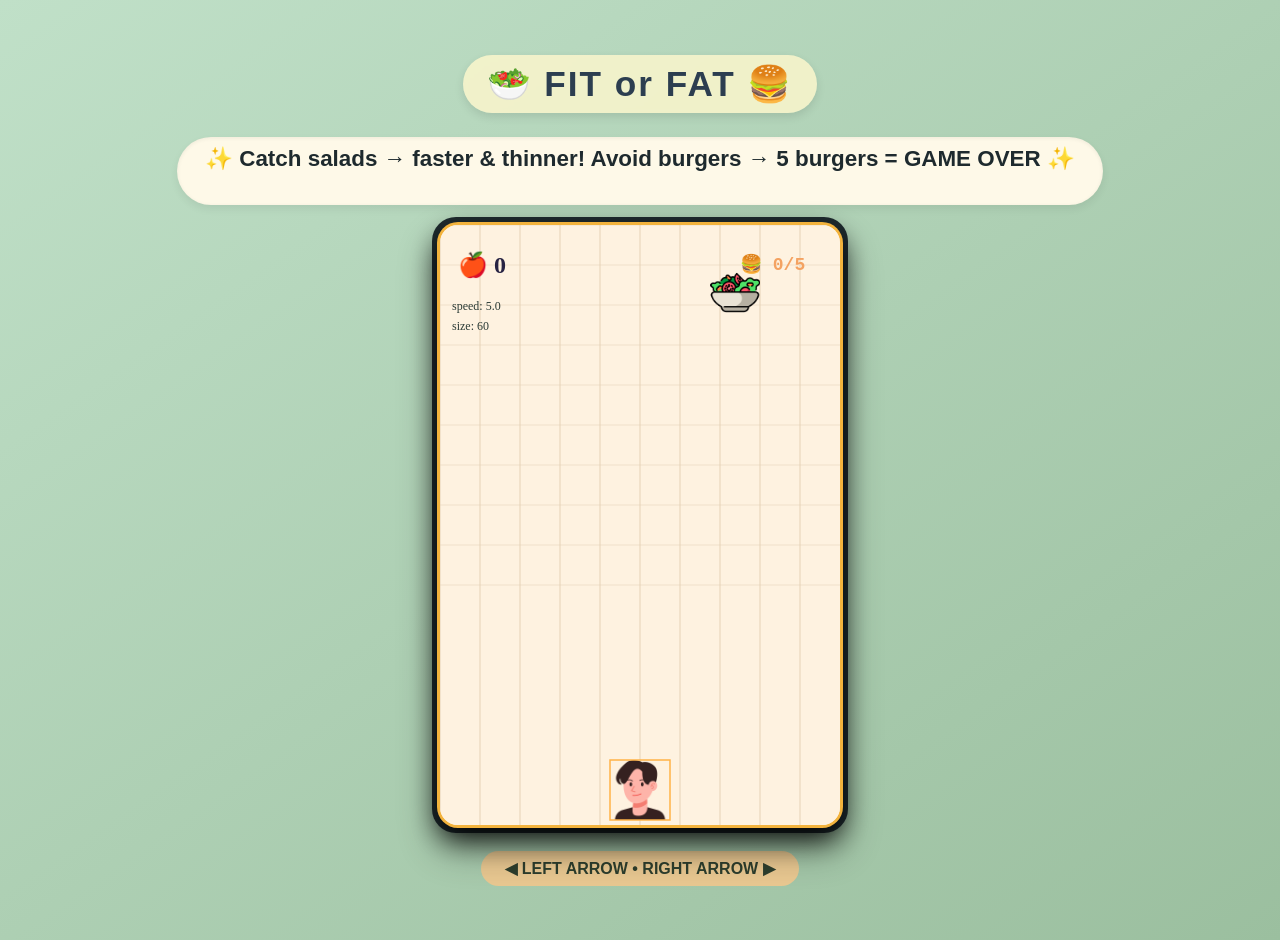
==== index.html @ b3dcebbf "update" ====
<!doctype html>
<html lang="en">
  <head>
    <meta charset="UTF-8" />
    <meta
      name="viewport"
      content="width=device-width, initial-scale=1.0, user-scalable=no"
    />
    <title>Fit or Fat - Catch Healthy Food!</title>
    <link rel="stylesheet" href="style.css" />
  </head>
  <body>
    <h1>🥗 FIT or FAT 🍔</h1>
    <div id="status">
      ✨ Catch salads → faster & thinner! Avoid burgers → 5 burgers = GAME OVER
      ✨
    </div>

    <div
      class="game-container"
      style="position: relative; display: inline-block"
    >
      <canvas id="gameCanvas" width="400" height="600"></canvas>
      <div
        id="gameOverLayer"
        style="
          position: absolute;
          top: 0;
          left: 0;
          width: 100%;
          height: 100%;
          pointer-events: none;
          border-radius: 18px;
        "
      ></div>
    </div>

    <div class="controls-hint">◀ LEFT ARROW • RIGHT ARROW ▶</div>

    <script src="script.js"></script>
  </body>
</html>
---- style.css ----
* {
  user-select: none;
  -webkit-tap-highlight-color: transparent;
}

body {
  text-align: center;
  font-family: "Segoe UI", Tahoma, Geneva, Verdana, sans-serif;
  background: linear-gradient(145deg, #c0e0c8 0%, #9bbf9f 100%);
  margin: 0;
  padding: 20px;
  min-height: 100vh;
  display: flex;
  justify-content: center;
  align-items: center;
  flex-direction: column;
}

.game-container {
  position: relative;
  display: inline-block;
  box-shadow: 0 20px 35px rgba(0, 0, 0, 0.3);
  border-radius: 24px;
  background: #1e2a2e;
  padding: 8px;
}

h1 {
  color: #2c3e50;
  background: rgba(255, 248, 205, 0.8);
  display: inline-block;
  padding: 8px 24px;
  border-radius: 60px;
  font-size: 2.2rem;
  margin: 0 0 12px 0;
  letter-spacing: 2px;
  backdrop-filter: blur(2px);
  box-shadow: 0 4px 10px rgba(0, 0, 0, 0.1);
}

#status {
  font-weight: bold;
  font-size: 1.4rem;
  min-height: 52px;
  color: #1e2a2e;
  background: #fef9e8;
  display: inline-block;
  padding: 8px 28px;
  border-radius: 40px;
  margin: 12px auto;
  box-shadow:
    inset 0 1px 4px #0001,
    0 4px 8px #0001;
  backdrop-filter: blur(4px);
  font-weight: 600;
}

canvas {
  display: block;
  margin: 0 auto;
  border-radius: 18px;
  background: #fef7e6;
  cursor: pointer;
  box-shadow:
    0 0 0 3px #f3b33d,
    0 12px 28px black;
}

/* Game Over Overlay - inside canvas frame but absolute over canvas */
.game-overlay {
  position: absolute;
  top: 0;
  left: 0;
  width: 100%;
  height: 100%;
  background: rgba(0, 0, 0, 0.75);
  backdrop-filter: blur(4px);
  border-radius: 18px;
  display: flex;
  flex-direction: column;
  justify-content: center;
  align-items: center;
  gap: 20px;
  z-index: 20;
  transition: all 0.2s ease;
  pointer-events: auto;
}

.game-over-banner {
  background: #d62828;
  color: #ffdd99;
  font-size: 3rem;
  font-weight: 900;
  padding: 12px 32px;
  border-radius: 60px;
  letter-spacing: 4px;
  text-shadow: 4px 4px 0 #6b1e1e;
  box-shadow: 0 8px 0 #6b1e1e;
  transform: rotate(-2deg);
  font-family: "Segoe UI", Impact, sans-serif;
}

.play-again-btn {
  background: #f4a261;
  border: none;
  font-size: 1.8rem;
  font-weight: bold;
  padding: 12px 28px;
  border-radius: 60px;
  color: #2c3e2f;
  cursor: pointer;
  transition: 0.1s linear;
  font-family: inherit;
  box-shadow: 0 6px 0 #bc6c25;
  letter-spacing: 1px;
}

.play-again-btn:active {
  transform: translateY(3px);
  box-shadow: 0 3px 0 #bc6c25;
}

.stats {
  background: #2d3e40cc;
  backdrop-filter: blur(4px);
  color: white;
  padding: 5px 12px;
  border-radius: 30px;
  font-size: 1.1rem;
  font-weight: bold;
}

.controls-hint {
  margin-top: 18px;
  background: #e9c891;
  border-radius: 40px;
  padding: 8px 24px;
  font-weight: bold;
  color: #2d3e2d;
  display: inline-block;
}
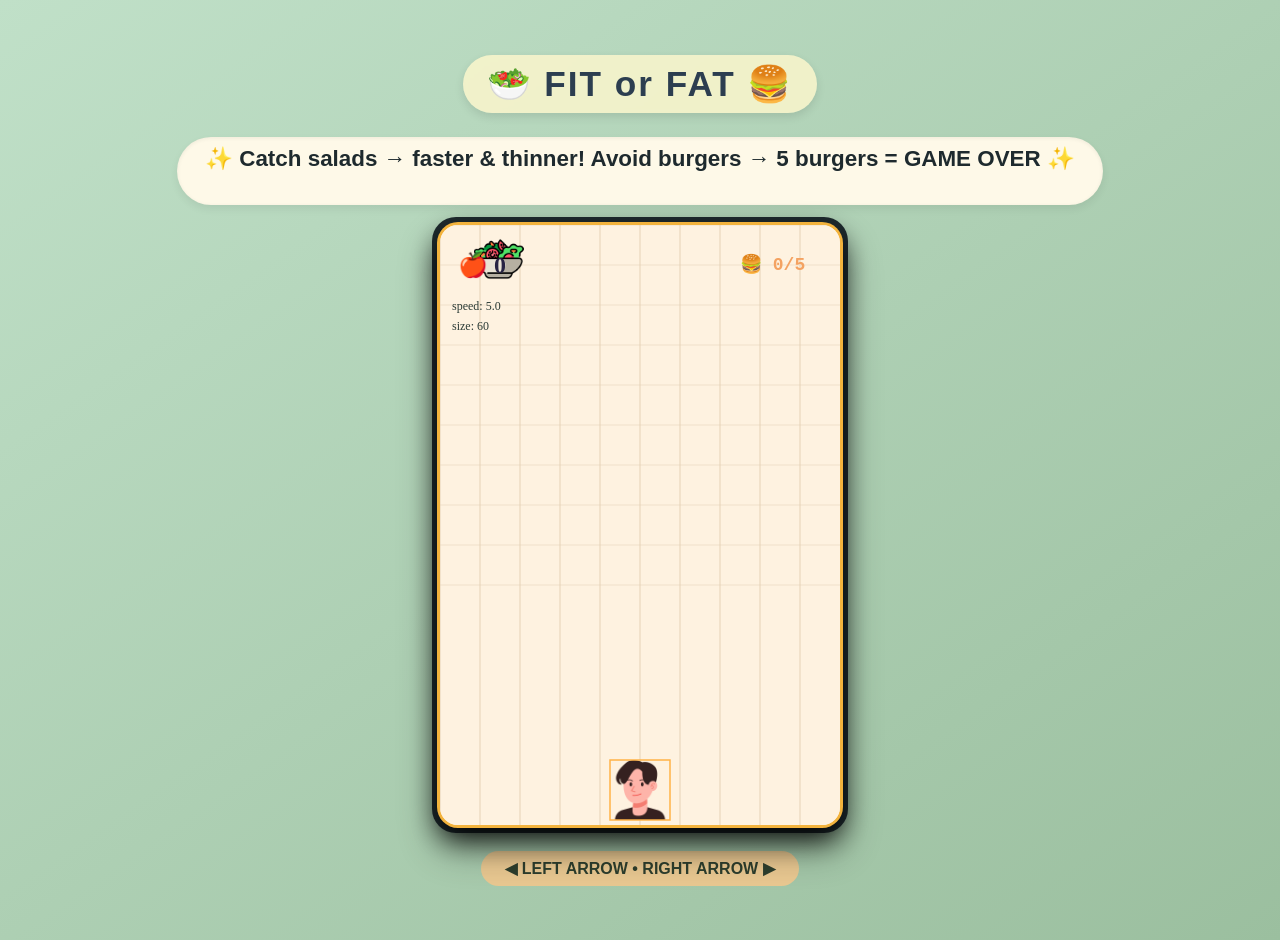
==== commit dbd97550: "update" ====
--- a/index.html
+++ b/index.html
@@ -1,26 +1,41 @@
 <!doctype html>
+<!-- Reference: Standard HTML5 document declaration (MDN Web Docs - HTML5) -->
 <html lang="en">
+  <!-- Reference: HTML root element with language attribute (W3C HTML Specification) -->
   <head>
+    <!-- Reference: Document head section (MDN) -->
     <meta charset="UTF-8" />
+    <!-- Reference: Declares UTF-8 character encoding (W3C Recommendation) -->
+    <!-- Reference: Viewport meta tag for responsive design (MDN - Viewport) -->
     <meta
       name="viewport"
       content="width=device-width, initial-scale=1.0, user-scalable=no"
     />
     <title>Fit or Fat - Catch Healthy Food!</title>
+    <!-- Reference: Page title (HTML Standard) -->
     <link rel="stylesheet" href="style.css" />
+    <!-- Reference: Links external CSS file (MDN - <link> element) -->
   </head>
+  <!-- Reference: Closing head tag -->
   <body>
+    <!-- Reference: Body element containing visible content (HTML Living Standard) -->
     <h1>🥗 FIT or FAT 🍔</h1>
+    <!-- Reference: Main heading with emojis (HTML5) -->
+
     <div id="status">
+      <!-- Reference: Div container with id for status message (HTML) -->
       ✨ Catch salads → faster & thinner! Avoid burgers → 5 burgers = GAME OVER
       ✨
     </div>
-
+    <!-- Reference: Closing status div -->
+    <!-- Reference: Main game container div (HTML) -->
     <div
       class="game-container"
       style="position: relative; display: inline-block"
     >
       <canvas id="gameCanvas" width="400" height="600"></canvas>
+      <!-- Reference: HTML5 Canvas element for game rendering (MDN - Canvas API) -->
+      <!-- Reference: Game Over overlay layer -->
       <div
         id="gameOverLayer"
         style="
@@ -33,10 +48,16 @@
           border-radius: 18px;
         "
       ></div>
+      <!-- Reference: Closing game over layer div -->
     </div>
+    <!-- Reference: Closing game container div -->
 
     <div class="controls-hint">◀ LEFT ARROW • RIGHT ARROW ▶</div>
+    <!-- Reference: Controls instruction text (HTML) -->
 
     <script src="script.js"></script>
+    <!-- Reference: Loads external JavaScript file (MDN - <script>) -->
   </body>
+  <!-- Reference: Closing body tag -->
 </html>
+<!-- Reference: Closing html tag (HTML Standard) -->
--- a/style.css
+++ b/style.css
@@ -1,141 +1,173 @@
 * {
-  user-select: none;
-  -webkit-tap-highlight-color: transparent;
+  /* Reference: Universal selector (CSS Selectors Level 4 - W3C) */
+  user-select: none; /* Reference: Prevents text selection (MDN - user-select) */
+  -webkit-tap-highlight-color: transparent; /* Reference: Removes tap highlight on mobile Safari (WebKit CSS) */
 }
 
 body {
-  text-align: center;
+  /* Reference: Styles the <body> element (CSS Cascade) */
+  text-align: center; /* Reference: Centers inline content (CSS Text Module) */
   font-family: "Segoe UI", Tahoma, Geneva, Verdana, sans-serif;
+  /* Reference: Font stack (CSS Fonts Module Level 4) */
   background: linear-gradient(145deg, #c0e0c8 0%, #9bbf9f 100%);
-  margin: 0;
-  padding: 20px;
-  min-height: 100vh;
-  display: flex;
-  justify-content: center;
-  align-items: center;
-  flex-direction: column;
+  /* Reference: CSS Gradients (CSS Images Module Level 3 - MDN) */
+  margin: 0; /* Reference: Removes default margin (CSS Box Model) */
+  padding: 20px; /* Reference: Adds internal spacing (CSS Box Model) */
+  min-height: 100vh; /* Reference: Ensures full viewport height (MDN - viewport units) */
+  display: flex; /* Reference: CSS Flexible Box Layout (CSS Flexbox - W3C) */
+  justify-content: center; /* Reference: Centers children horizontally (Flexbox) */
+  align-items: center; /* Reference: Centers children vertically (Flexbox) */
+  flex-direction: column; /* Reference: Stacks children vertically (Flexbox) */
 }
 
 .game-container {
-  position: relative;
-  display: inline-block;
-  box-shadow: 0 20px 35px rgba(0, 0, 0, 0.3);
-  border-radius: 24px;
-  background: #1e2a2e;
-  padding: 8px;
+  /* Reference: Class selector for game wrapper (CSS Selectors) */
+  position: relative; /* Reference: Establishes positioning context (CSS Positioned Layout) */
+  display: inline-block; /* Reference: Shrinks container to content size (CSS Display) */
+  box-shadow: 0 20px 35px rgba(0, 0, 0, 0.3); /* Reference: CSS Box Shadow (CSS Backgrounds and Borders - MDN) */
+  border-radius: 24px; /* Reference: Rounded corners (CSS Borders) */
+  background: #1e2a2e; /* Reference: Solid background color (CSS Color Module) */
+  padding: 8px; /* Reference: Inner spacing (CSS Box Model) */
 }
 
 h1 {
-  color: #2c3e50;
-  background: rgba(255, 248, 205, 0.8);
-  display: inline-block;
-  padding: 8px 24px;
-  border-radius: 60px;
-  font-size: 2.2rem;
-  margin: 0 0 12px 0;
-  letter-spacing: 2px;
-  backdrop-filter: blur(2px);
-  box-shadow: 0 4px 10px rgba(0, 0, 0, 0.1);
+  /* Reference: Style for main heading (HTML + CSS) */
+  color: #2c3e50; /* Reference: Text color (CSS Color) */
+  background: rgba(
+    255,
+    248,
+    205,
+    0.8
+  ); /* Reference: Semi-transparent background (CSS Color - rgba) */
+  display: inline-block; /* Reference: Makes block element inline (CSS Display) */
+  padding: 8px 24px; /* Reference: Padding shorthand (CSS Box Model) */
+  border-radius: 60px; /* Reference: Large rounded corners (CSS Borders) */
+  font-size: 2.2rem; /* Reference: Relative font sizing (CSS Fonts) */
+  margin: 0 0 12px 0; /* Reference: Margin shorthand (CSS Box Model) */
+  letter-spacing: 2px; /* Reference: Space between letters (CSS Text) */
+  backdrop-filter: blur(
+    2px
+  ); /* Reference: Backdrop blur effect (CSS Filter Effects) */
+  box-shadow: 0 4px 10px rgba(0, 0, 0, 0.1); /* Reference: Box shadow (MDN) */
 }
 
 #status {
-  font-weight: bold;
-  font-size: 1.4rem;
-  min-height: 52px;
-  color: #1e2a2e;
-  background: #fef9e8;
-  display: inline-block;
-  padding: 8px 28px;
-  border-radius: 40px;
-  margin: 12px auto;
-  box-shadow:
+  /* Reference: ID selector for status message (CSS Selectors) */
+  font-weight: bold; /* Reference: Bold text (CSS Fonts) */
+  font-size: 1.4rem; /* Reference: Font size (CSS Fonts) */
+  min-height: 52px; /* Reference: Minimum height (CSS Box Model) */
+  color: #1e2a2e; /* Reference: Text color (CSS Color) */
+  background: #fef9e8; /* Reference: Background color (CSS Color) */
+  display: inline-block; /* Reference: Display behavior (CSS Display) */
+  padding: 8px 28px; /* Reference: Padding (CSS Box Model) */
+  border-radius: 40px; /* Reference: Rounded corners (CSS Borders) */
+  margin: 12px auto; /* Reference: Margin with auto centering (CSS Box Model) */
+  box-shadow:                                        /* Reference: Multiple shadows (CSS Backgrounds) */
     inset 0 1px 4px #0001,
     0 4px 8px #0001;
-  backdrop-filter: blur(4px);
-  font-weight: 600;
+  backdrop-filter: blur(
+    4px
+  ); /* Reference: Backdrop filter (CSS Filter Effects) */
+  font-weight: 600; /* Reference: Font weight (CSS Fonts) */
 }
 
 canvas {
-  display: block;
-  margin: 0 auto;
-  border-radius: 18px;
-  background: #fef7e6;
-  cursor: pointer;
-  box-shadow:
+  /* Reference: Styles the <canvas> element (MDN Canvas API + CSS) */
+  display: block; /* Reference: Removes inline spacing (CSS Display) */
+  margin: 0 auto; /* Reference: Centers the canvas (CSS Box Model) */
+  border-radius: 18px; /* Reference: Rounded corners (CSS Borders) */
+  background: #fef7e6; /* Reference: Canvas background color (CSS Color) */
+  cursor: pointer; /* Reference: Changes mouse cursor (CSS User Interface) */
+  box-shadow:                                        /* Reference: Multiple box shadows (CSS Backgrounds) */
     0 0 0 3px #f3b33d,
     0 12px 28px black;
 }
 
 /* Game Over Overlay - inside canvas frame but absolute over canvas */
+/* Reference: CSS Comment (CSS Syntax Module) */
 .game-overlay {
-  position: absolute;
-  top: 0;
-  left: 0;
-  width: 100%;
-  height: 100%;
-  background: rgba(0, 0, 0, 0.75);
-  backdrop-filter: blur(4px);
-  border-radius: 18px;
-  display: flex;
-  flex-direction: column;
-  justify-content: center;
-  align-items: center;
-  gap: 20px;
-  z-index: 20;
-  transition: all 0.2s ease;
-  pointer-events: auto;
+  /* Reference: Class for game over screen (CSS Selectors) */
+  position: absolute; /* Reference: Absolute positioning (CSS Position) */
+  top: 0; /* Reference: Top offset (CSS Position) */
+  left: 0; /* Reference: Left offset (CSS Position) */
+  width: 100%; /* Reference: Full width (CSS Box Model) */
+  height: 100%; /* Reference: Full height (CSS Box Model) */
+  background: rgba(
+    0,
+    0,
+    0,
+    0.75
+  ); /* Reference: Semi-transparent overlay (CSS Color) */
+  backdrop-filter: blur(4px); /* Reference: Blur effect (CSS Filters) */
+  border-radius: 18px; /* Reference: Rounded corners (CSS Borders) */
+  display: flex; /* Reference: Flexbox container (CSS Flexbox) */
+  flex-direction: column; /* Reference: Vertical stacking (Flexbox) */
+  justify-content: center; /* Reference: Vertical centering (Flexbox) */
+  align-items: center; /* Reference: Horizontal centering (Flexbox) */
+  gap: 20px; /* Reference: Space between flex items (CSS Box Alignment) */
+  z-index: 20; /* Reference: Stacking order (CSS Position - z-index) */
+  transition: all 0.2s ease; /* Reference: Smooth transition (CSS Transitions) */
+  pointer-events: auto; /* Reference: Enables mouse events (CSS Pointer Events) */
 }
 
 .game-over-banner {
-  background: #d62828;
-  color: #ffdd99;
-  font-size: 3rem;
-  font-weight: 900;
-  padding: 12px 32px;
-  border-radius: 60px;
-  letter-spacing: 4px;
-  text-shadow: 4px 4px 0 #6b1e1e;
-  box-shadow: 0 8px 0 #6b1e1e;
-  transform: rotate(-2deg);
-  font-family: "Segoe UI", Impact, sans-serif;
+  /* Reference: Class for "Game Over" text banner (CSS Selectors) */
+  background: #d62828; /* Reference: Background color (CSS Color) */
+  color: #ffdd99; /* Reference: Text color (CSS Color) */
+  font-size: 3rem; /* Reference: Large font size (CSS Fonts) */
+  font-weight: 900; /* Reference: Extra bold (CSS Fonts) */
+  padding: 12px 32px; /* Reference: Padding (CSS Box Model) */
+  border-radius: 60px; /* Reference: Rounded shape (CSS Borders) */
+  letter-spacing: 4px; /* Reference: Letter spacing (CSS Text) */
+  text-shadow: 4px 4px 0 #6b1e1e; /* Reference: Text shadow (CSS Text Decoration) */
+  box-shadow: 0 8px 0 #6b1e1e; /* Reference: Box shadow (CSS Backgrounds) */
+  transform: rotate(-2deg); /* Reference: Rotation transform (CSS Transforms) */
+  font-family:
+    "Segoe UI", Impact, sans-serif; /* Reference: Font family (CSS Fonts) */
 }
 
 .play-again-btn {
-  background: #f4a261;
-  border: none;
-  font-size: 1.8rem;
-  font-weight: bold;
-  padding: 12px 28px;
-  border-radius: 60px;
-  color: #2c3e2f;
-  cursor: pointer;
-  transition: 0.1s linear;
-  font-family: inherit;
-  box-shadow: 0 6px 0 #bc6c25;
-  letter-spacing: 1px;
+  /* Reference: Class for restart button (CSS Selectors) */
+  background: #f4a261; /* Reference: Button background (CSS Color) */
+  border: none; /* Reference: Removes border (CSS Borders) */
+  font-size: 1.8rem; /* Reference: Font size (CSS Fonts) */
+  font-weight: bold; /* Reference: Bold text (CSS Fonts) */
+  padding: 12px 28px; /* Reference: Padding (CSS Box Model) */
+  border-radius: 60px; /* Reference: Rounded button (CSS Borders) */
+  color: #2c3e2f; /* Reference: Text color (CSS Color) */
+  cursor: pointer; /* Reference: Pointer cursor (CSS User Interface) */
+  transition: 0.1s linear; /* Reference: Transition effect (CSS Transitions) */
+  font-family: inherit; /* Reference: Inherit font from parent (CSS Fonts) */
+  box-shadow: 0 6px 0 #bc6c25; /* Reference: Box shadow (CSS Backgrounds) */
+  letter-spacing: 1px; /* Reference: Letter spacing (CSS Text) */
 }
 
 .play-again-btn:active {
-  transform: translateY(3px);
-  box-shadow: 0 3px 0 #bc6c25;
+  /* Reference: Active state pseudo-class (CSS Selectors) */
+  transform: translateY(
+    3px
+  ); /* Reference: Move button down on click (CSS Transforms) */
+  box-shadow: 0 3px 0 #bc6c25; /* Reference: Reduced shadow on press (CSS Backgrounds) */
 }
 
 .stats {
-  background: #2d3e40cc;
-  backdrop-filter: blur(4px);
-  color: white;
-  padding: 5px 12px;
-  border-radius: 30px;
-  font-size: 1.1rem;
-  font-weight: bold;
+  /* Reference: Class for statistics display (CSS Selectors) */
+  background: #2d3e40cc; /* Reference: Semi-transparent background (CSS Color) */
+  backdrop-filter: blur(4px); /* Reference: Backdrop blur (CSS Filters) */
+  color: white; /* Reference: Text color (CSS Color) */
+  padding: 5px 12px; /* Reference: Padding (CSS Box Model) */
+  border-radius: 30px; /* Reference: Rounded corners (CSS Borders) */
+  font-size: 1.1rem; /* Reference: Font size (CSS Fonts) */
+  font-weight: bold; /* Reference: Bold text (CSS Fonts) */
 }
 
 .controls-hint {
-  margin-top: 18px;
-  background: #e9c891;
-  border-radius: 40px;
-  padding: 8px 24px;
-  font-weight: bold;
-  color: #2d3e2d;
-  display: inline-block;
+  /* Reference: Class for control instructions (CSS Selectors) */
+  margin-top: 18px; /* Reference: Top margin (CSS Box Model) */
+  background: #e9c891; /* Reference: Background color (CSS Color) */
+  border-radius: 40px; /* Reference: Rounded corners (CSS Borders) */
+  padding: 8px 24px; /* Reference: Padding (CSS Box Model) */
+  font-weight: bold; /* Reference: Bold text (CSS Fonts) */
+  color: #2d3e2d; /* Reference: Text color (CSS Color) */
+  display: inline-block; /* Reference: Display type (CSS Display) */
 }
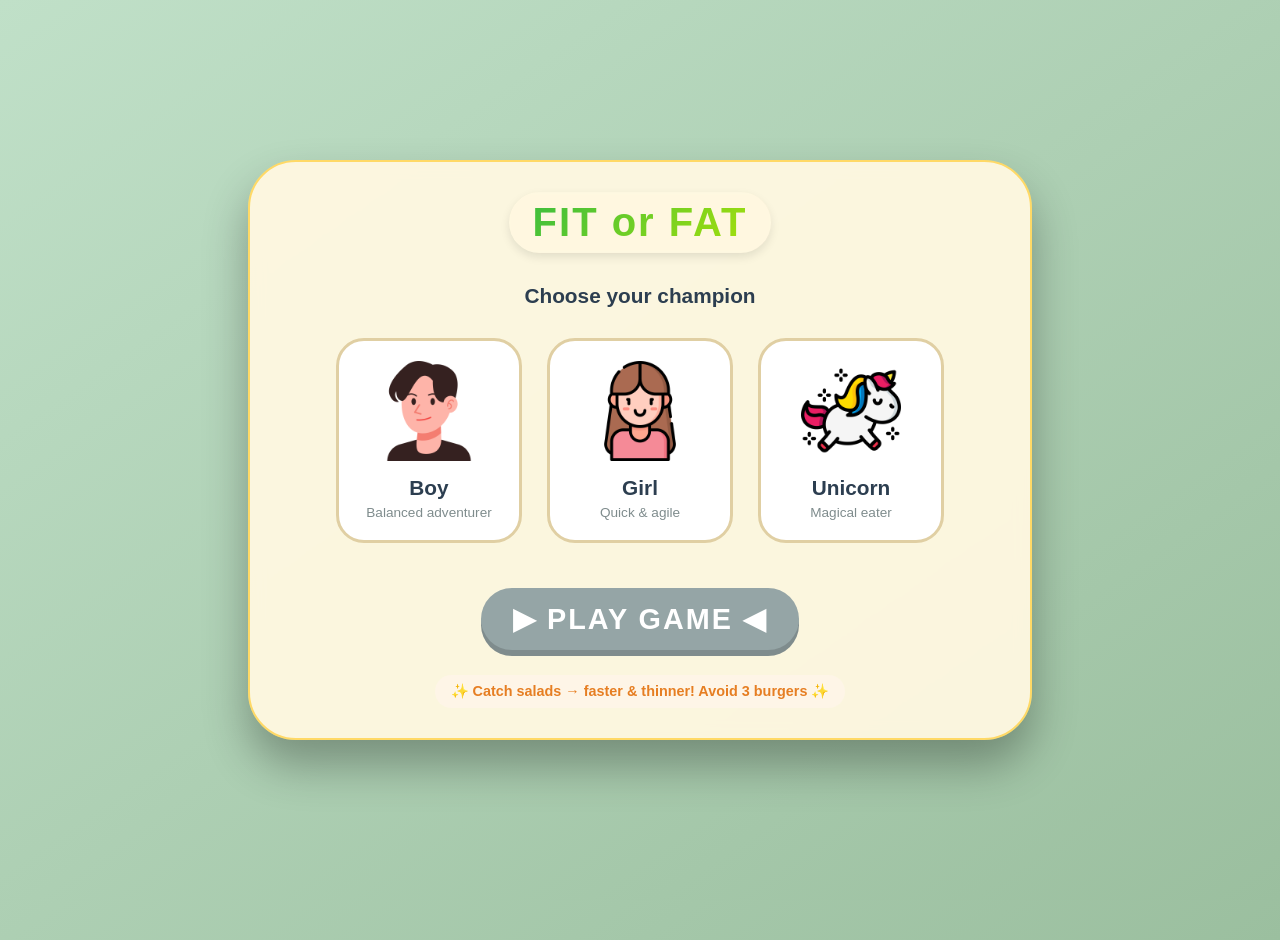
==== commit 4928d60e: "update" ====
--- a/index.html
+++ b/index.html
@@ -1,63 +1,74 @@
 <!doctype html>
-<!-- Reference: Standard HTML5 document declaration (MDN Web Docs - HTML5) -->
 <html lang="en">
-  <!-- Reference: HTML root element with language attribute (W3C HTML Specification) -->
   <head>
-    <!-- Reference: Document head section (MDN) -->
     <meta charset="UTF-8" />
-    <!-- Reference: Declares UTF-8 character encoding (W3C Recommendation) -->
-    <!-- Reference: Viewport meta tag for responsive design (MDN - Viewport) -->
     <meta
       name="viewport"
       content="width=device-width, initial-scale=1.0, user-scalable=no"
     />
-    <title>Fit or Fat - Catch Healthy Food!</title>
-    <!-- Reference: Page title (HTML Standard) -->
+    <title>Fit or Fat - Character Selection</title>
     <link rel="stylesheet" href="style.css" />
-    <!-- Reference: Links external CSS file (MDN - <link> element) -->
   </head>
-  <!-- Reference: Closing head tag -->
   <body>
-    <!-- Reference: Body element containing visible content (HTML Living Standard) -->
-    <h1>🥗 FIT or FAT 🍔</h1>
-    <!-- Reference: Main heading with emojis (HTML5) -->
+    <!-- START SCREEN (hidden after selection) -->
+    <div id="startScreen" class="start-screen">
+      <div class="start-card">
+        <h1 class="start-title">FIT or FAT</h1>
+        <p class="start-subtitle">Choose your champion</p>
+        <div class="character-selector">
+          <div class="char-card" data-character="boy">
+            <div class="char-avatar boy-avatar"></div>
+            <h3>Boy</h3>
+            <p>Balanced adventurer</p>
+          </div>
+          <div class="char-card" data-character="girl">
+            <div class="char-avatar girl-avatar"></div>
+            <h3>Girl</h3>
+            <p>Quick & agile</p>
+          </div>
+          <div class="char-card" data-character="unicorn">
+            <div class="char-avatar unicorn-avatar"></div>
+            <h3>Unicorn</h3>
+            <p>Magical eater</p>
+          </div>
+        </div>
+        <button id="playGameBtn" class="play-start-btn" disabled>
+          ▶ PLAY GAME ◀
+        </button>
+        <div class="start-hint">
+          ✨ Catch salads → faster & thinner! Avoid 3 burgers ✨
+        </div>
+      </div>
+    </div>
 
-    <div id="status">
-      <!-- Reference: Div container with id for status message (HTML) -->
-      ✨ Catch salads → faster & thinner! Avoid burgers → 5 burgers = GAME OVER
-      ✨
+    <!-- MAIN GAME CONTAINER (hidden initially) -->
+    <div id="gameWrapper" style="display: none">
+      <h1>🥗 FIT or FAT 🍔</h1>
+      <div id="status">
+        ✨ Catch salads → faster & thinner! Avoid burgers → 3 burgers = GAME
+        OVER ✨
+      </div>
+      <div
+        class="game-container"
+        style="position: relative; display: inline-block"
+      >
+        <canvas id="gameCanvas" width="400" height="600"></canvas>
+        <div
+          id="gameOverLayer"
+          style="
+            position: absolute;
+            top: 0;
+            left: 0;
+            width: 100%;
+            height: 100%;
+            pointer-events: none;
+            border-radius: 18px;
+          "
+        ></div>
+      </div>
+      <div class="controls-hint">◀ LEFT ARROW • RIGHT ARROW ▶</div>
     </div>
-    <!-- Reference: Closing status div -->
-    <!-- Reference: Main game container div (HTML) -->
-    <div
-      class="game-container"
-      style="position: relative; display: inline-block"
-    >
-      <canvas id="gameCanvas" width="400" height="600"></canvas>
-      <!-- Reference: HTML5 Canvas element for game rendering (MDN - Canvas API) -->
-      <!-- Reference: Game Over overlay layer -->
-      <div
-        id="gameOverLayer"
-        style="
-          position: absolute;
-          top: 0;
-          left: 0;
-          width: 100%;
-          height: 100%;
-          pointer-events: none;
-          border-radius: 18px;
-        "
-      ></div>
-      <!-- Reference: Closing game over layer div -->
-    </div>
-    <!-- Reference: Closing game container div -->
-
-    <div class="controls-hint">◀ LEFT ARROW • RIGHT ARROW ▶</div>
-    <!-- Reference: Controls instruction text (HTML) -->
 
     <script src="script.js"></script>
-    <!-- Reference: Loads external JavaScript file (MDN - <script>) -->
   </body>
-  <!-- Reference: Closing body tag -->
 </html>
-<!-- Reference: Closing html tag (HTML Standard) -->
--- a/style.css
+++ b/style.css
@@ -171,3 +171,144 @@
   color: #2d3e2d; /* Reference: Text color (CSS Color) */
   display: inline-block; /* Reference: Display type (CSS Display) */
 }
+
+/* START SCREEN STYLES */
+.start-screen {
+  position: fixed;
+  top: 0;
+  left: 0;
+  width: 100%;
+  height: 100%;
+  background: linear-gradient(145deg, #c0e0c8 0%, #9bbf9f 100%);
+  display: flex;
+  justify-content: center;
+  align-items: center;
+  z-index: 1000;
+  backdrop-filter: blur(2px);
+}
+
+.start-card {
+  background: rgba(255, 248, 225, 0.95);
+  border-radius: 48px;
+  padding: 30px 40px;
+  text-align: center;
+  box-shadow: 0 25px 45px rgba(0, 0, 0, 0.3);
+  max-width: 700px;
+  width: 90%;
+  backdrop-filter: blur(8px);
+  border: 2px solid #ffd966;
+}
+
+.start-title {
+  font-size: 2.5rem;
+  background: linear-gradient(135deg, #31ba44, #b0e306);
+  -webkit-background-clip: text;
+  background-clip: text;
+  color: transparent;
+  margin-bottom: 10px;
+}
+
+.start-subtitle {
+  font-size: 1.3rem;
+  color: #2c3e50;
+  margin-bottom: 30px;
+  font-weight: 600;
+}
+
+.character-selector {
+  display: flex;
+  justify-content: center;
+  gap: 25px;
+  flex-wrap: wrap;
+  margin-bottom: 35px;
+}
+
+.char-card {
+  background: white;
+  border-radius: 28px;
+  padding: 20px;
+  cursor: pointer;
+  transition: all 0.2s ease;
+  border: 3px solid #e0cfa3;
+  width: 140px;
+  text-align: center;
+}
+
+.char-card.selected {
+  border-color: #f39c12;
+  background: #fff3e0;
+  transform: scale(1.02);
+  box-shadow: 0 8px 20px rgba(243, 156, 18, 0.3);
+}
+
+.char-avatar {
+  width: 100px;
+  height: 100px;
+  margin: 0 auto 15px;
+  background-size: contain;
+  background-repeat: no-repeat;
+  background-position: center;
+}
+
+.boy-avatar {
+  background-image: url("boy1.png");
+}
+
+.girl-avatar {
+  background-image: url("girl.png");
+}
+
+.unicorn-avatar {
+  background-image: url("unicorn.png");
+}
+
+.char-card h3 {
+  margin: 10px 0 5px;
+  color: #2c3e50;
+  font-size: 1.3rem;
+}
+
+.char-card p {
+  margin: 0;
+  font-size: 0.85rem;
+  color: #7f8c8d;
+}
+
+.play-start-btn {
+  background: #27ae60;
+  border: none;
+  font-size: 1.8rem;
+  font-weight: bold;
+  padding: 14px 32px;
+  border-radius: 60px;
+  color: white;
+  cursor: pointer;
+  transition: 0.1s linear;
+  font-family: inherit;
+  box-shadow: 0 6px 0 #1e8449;
+  letter-spacing: 2px;
+  margin-top: 10px;
+}
+
+.play-start-btn:active {
+  transform: translateY(3px);
+  box-shadow: 0 3px 0 #1e8449;
+}
+
+.play-start-btn:disabled {
+  background: #95a5a6;
+  cursor: not-allowed;
+  transform: none;
+  box-shadow: 0 6px 0 #7f8c8d;
+}
+
+.start-hint {
+  margin-top: 25px;
+  font-size: 0.9rem;
+  color: #e67e22;
+  font-weight: bold;
+  background: #fef5e7;
+  padding: 8px 16px;
+  border-radius: 32px;
+  display: inline-block;
+}
